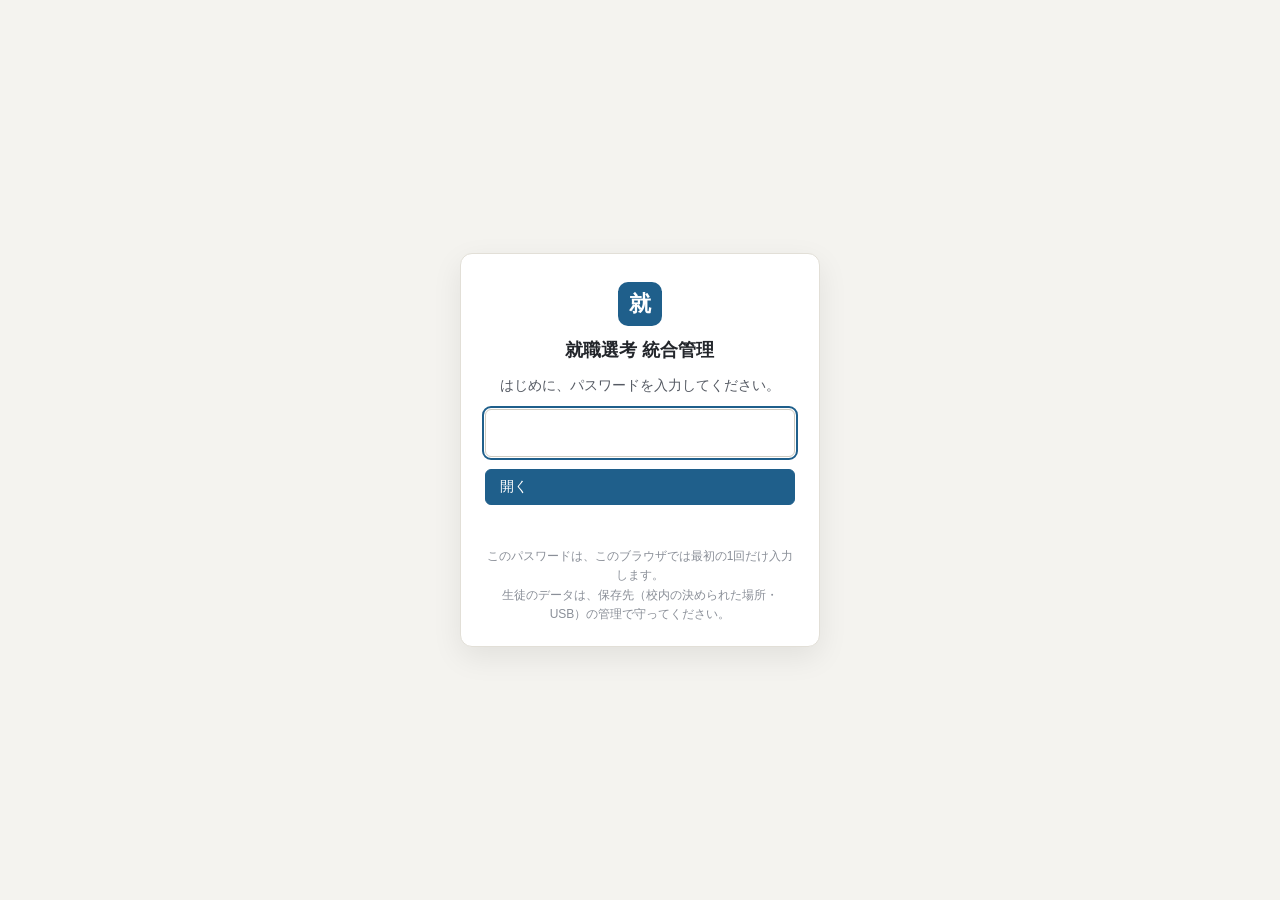
==== site/index.html @ 7f3b9b9d "就職選考統合管理（初回公開） 学校を特定できる情報を除いた状態で、履歴を作り直した。  Co-Authored-By: Claude Sonnet 5.5 <noreply@anthropic.com" ====
<!doctype html>
<html lang="ja">
<head>
<meta charset="utf-8">
<meta name="viewport" content="width=device-width, initial-scale=1">
<title>就職選考 統合管理</title>
<link rel="stylesheet" href="css/app.css">
</head>
<body>
<div class="app">
  <aside class="side no-print">
    <div class="brand">
      <span class="brand-mark">就</span>
      <div><div class="brand-name">就職選考 統合管理</div><div class="brand-year" id="yearLabel"></div></div>
    </div>
    <nav id="nav" aria-label="画面"></nav>
  </aside>

  <div class="main">
    <header class="top no-print">
      <div class="file-info">
        <span class="file-label">データファイル</span>
        <span class="file-name" id="fileName"></span>
        <span class="save-state" id="saveState"></span>
      </div>
      <div class="top-actions">
        <button class="btn btn-sm" id="btnOpen">開く</button>
        <button class="btn btn-sm btn-primary" id="btnSave" title="Ctrl+S">上書き保存</button>
        <button class="btn btn-sm" id="btnSaveAs">名前を付けて保存</button>
      </div>
    </header>
    <main id="view" class="view"></main>
  </div>
</div>

<div id="modalRoot" class="no-print"></div>
<div id="toast" class="toast-wrap no-print" aria-live="polite"></div>
<input type="file" id="fileInput" accept=".json,application/json" hidden>

<script src="lib/xlsx.full.min.js"></script>
<script src="js/core.js"></script>
<script src="js/ui.js"></script>
<script src="js/excel.js"></script>
<script src="js/watch.js"></script>
<script src="js/survey.js"></script>
<script src="js/history.js"></script>
<script src="js/outcomes.js"></script>
<script src="js/docs.js"></script>
<script src="js/yearend-docs.js"></script>
<script src="js/pages/planned.js"></script>
<script src="js/pages/dashboard.js"></script>
<script src="js/pages/survey.js"></script>
<script src="js/pages/jobs.js"></script>
<script src="js/pages/students.js"></script>
<script src="js/pages/ranking.js"></script>
<script src="js/pages/selection.js"></script>
<script src="js/pages/visits.js"></script>
<script src="js/pages/applications.js"></script>
<script src="js/pages/second.js"></script>
<script src="js/pages/reports.js"></script>
<script src="js/pages/outcomes.js"></script>
<script src="js/pages/yearend.js"></script>
<script src="js/pages/settings.js"></script>
<script src="js/pages/docset.js"></script>
<script src="js/pages/manual.js"></script>
<script src="js/auth.js"></script>
<script src="js/app.js"></script>
</body>
</html>
---- site/css/app.css ----
/* ============================================================
   就職選考 統合管理
   ============================================================ */
:root {
  --bg: #f4f3ef;
  --surface: #ffffff;
  --surface-2: #faf9f6;
  --line: #e2dfd7;
  --line-strong: #cfcbc0;
  --ink: #23262b;
  --ink-2: #555a63;
  --ink-3: #8a8f98;
  --accent: #1f5f8b;
  --accent-ink: #ffffff;
  --accent-soft: #e6eff6;
  --ok: #2e7d4f;
  --ok-soft: #e5f2ea;
  --warn: #9a6200;
  --warn-soft: #fbf1dc;
  --danger: #b3261e;
  --danger-soft: #fbe9e7;
  --side: #1d2a36;
  --side-ink: #c9d3dc;
  --side-ink-2: #7f8f9e;
  --radius: 8px;
  --font: "BIZ UDPGothic", "BIZ UDPゴシック", "Yu Gothic UI", "Meiryo UI", "Meiryo", sans-serif;
  --mono: "BIZ UDGothic", "Consolas", monospace;
}

* { box-sizing: border-box; }
html, body { height: 100%; }
body {
  margin: 0;
  background: var(--bg);
  color: var(--ink);
  font-family: var(--font);
  font-size: 15px;
  line-height: 1.6;
  -webkit-font-smoothing: antialiased;
}
h1, h2, h3 { margin: 0; line-height: 1.35; font-weight: 700; }
h1 { font-size: 22px; }
h2 { font-size: 17px; }
h3 { font-size: 14px; color: var(--ink-2); margin-bottom: 6px; }
a { color: var(--accent); }
button, input, select, textarea { font: inherit; color: inherit; }

/* ---------- レイアウト ---------- */
.app { display: flex; min-height: 100vh; }
.side {
  width: 220px; flex: none;
  background: var(--side); color: var(--side-ink);
  position: sticky; top: 0; height: 100vh; overflow-y: auto;
  padding: 18px 12px;
}
.brand { display: flex; gap: 10px; align-items: center; padding: 0 6px 18px; border-bottom: 1px solid #2c3b49; margin-bottom: 10px; }
.brand-mark {
  width: 34px; height: 34px; border-radius: 8px; display: grid; place-items: center;
  background: var(--accent); color: #fff; font-weight: 700; font-size: 17px;
}
.brand-name { font-weight: 700; color: #fff; font-size: 14px; }
.brand-year { font-size: 12px; color: var(--side-ink-2); }
.nav-group { font-size: 11px; color: var(--side-ink-2); padding: 14px 8px 4px; letter-spacing: .08em; }
#nav a {
  display: flex; align-items: center; gap: 8px;
  padding: 7px 8px; border-radius: 6px;
  color: var(--side-ink); text-decoration: none; font-size: 14px;
}
#nav a:hover { background: #26374a; color: #fff; }
#nav a.active { background: #2f4a63; color: #fff; }
#nav a.soon { color: var(--side-ink-2); }
.nav-no {
  width: 20px; height: 20px; flex: none; border-radius: 50%;
  display: grid; place-items: center; font-size: 11px;
  border: 1px solid #3a4d60; color: var(--side-ink-2);
}
#nav a.active .nav-no { border-color: #fff; color: #fff; }
.nav-soon { margin-left: auto; font-size: 10px; color: var(--side-ink-2); border: 1px solid #3a4d60; border-radius: 4px; padding: 0 4px; }

.main { flex: 1; min-width: 0; display: flex; flex-direction: column; }
.top {
  position: sticky; top: 0; z-index: 5;
  display: flex; align-items: center; justify-content: space-between; gap: 12px; flex-wrap: wrap;
  padding: 10px 28px; background: rgba(244, 243, 239, .92); backdrop-filter: blur(6px);
  border-bottom: 1px solid var(--line);
}
.file-info { display: flex; align-items: center; gap: 10px; min-width: 0; flex-wrap: wrap; }
.file-label { font-size: 12px; color: var(--ink-3); }
.file-name { font-weight: 700; overflow: hidden; text-overflow: ellipsis; white-space: nowrap; max-width: 40vw; }
.save-state { font-size: 12px; padding: 1px 8px; border-radius: 99px; }
.save-state.is-dirty { background: var(--warn-soft); color: var(--warn); }
.save-state.is-clean { background: var(--ok-soft); color: var(--ok); }
.top-actions { display: flex; gap: 6px; }
.view { padding: 24px 28px 64px; max-width: 1280px; width: 100%; }

/* ---------- ページ見出し ---------- */
.page-head { display: flex; justify-content: space-between; align-items: flex-end; gap: 16px; margin-bottom: 18px; flex-wrap: wrap; }
.lead { margin: 4px 0 0; color: var(--ink-2); font-size: 14px; }
.head-actions { display: flex; gap: 8px; flex-wrap: wrap; }
.sub { color: var(--ink-3); font-size: 12.5px; }
.help { display: block; color: var(--ink-3); font-size: 12px; margin-top: 3px; }
.count { color: var(--ink-3); font-size: 13px; margin: 0 0 6px; }

/* ---------- ボタン ---------- */
.btn {
  display: inline-flex; align-items: center; gap: 6px;
  padding: 7px 14px; border-radius: 6px; cursor: pointer;
  border: 1px solid var(--line-strong); background: var(--surface);
  font-size: 14px; line-height: 1.4; white-space: nowrap;
}
.btn:hover { border-color: var(--ink-3); }
.btn:focus-visible, input:focus-visible, select:focus-visible, textarea:focus-visible, a:focus-visible {
  outline: 2px solid var(--accent); outline-offset: 1px;
}
.btn-sm { padding: 4px 10px; font-size: 13px; }
.btn-primary { background: var(--accent); color: var(--accent-ink); border-color: var(--accent); }
.btn-primary:hover { background: #184d72; border-color: #184d72; }
.btn-danger { background: var(--danger); color: #fff; border-color: var(--danger); }
.btn-danger-ghost { color: var(--danger); border-color: transparent; background: transparent; }
.btn-danger-ghost:hover { background: var(--danger-soft); border-color: transparent; }
.btn-ghost { background: transparent; border-color: transparent; color: var(--accent); }
.btn-ghost:hover { background: var(--accent-soft); border-color: transparent; }
.btn-row { display: flex; gap: 8px; flex-wrap: wrap; }
.icon-btn {
  width: 28px; height: 28px; border-radius: 6px; border: 0; background: transparent; cursor: pointer;
  color: var(--ink-3); font-size: 18px; line-height: 1;
}
.icon-btn:hover { background: var(--danger-soft); color: var(--danger); }

/* ---------- カード・通知 ---------- */
.card { background: var(--surface); border: 1px solid var(--line); border-radius: var(--radius); padding: 18px 20px; margin-bottom: 16px; }
.card > h2 { margin-bottom: 8px; }
.card-head { display: flex; justify-content: space-between; align-items: center; gap: 12px; margin-bottom: 8px; }
.card-quiet { background: var(--surface-2); }
.notice { border-radius: var(--radius); padding: 10px 14px; margin-bottom: 14px; font-size: 14px; border: 1px solid; }
.notice-warn { background: var(--warn-soft); border-color: #eed9ae; color: #5c3d00; }
.notice-info { background: var(--accent-soft); border-color: #c9dbe9; color: #173f5c; }
ul.plain { margin: 0; padding-left: 1.2em; color: var(--ink-2); font-size: 14px; }

.empty { text-align: center; padding: 48px 20px; background: var(--surface); border: 1px dashed var(--line-strong); border-radius: var(--radius); color: var(--ink-2); }
.empty-title { font-weight: 700; color: var(--ink); font-size: 16px; margin: 0 0 6px; }
.empty p { margin: 0 auto; max-width: 560px; }

/* ---------- 数値カード ---------- */
.stats { display: grid; grid-template-columns: repeat(auto-fit, minmax(170px, 1fr)); gap: 12px; margin-bottom: 16px; }
.stat {
  background: var(--surface); border: 1px solid var(--line); border-radius: var(--radius);
  padding: 12px 16px; text-decoration: none; color: inherit; display: grid; grid-template-columns: auto 1fr; align-items: baseline; column-gap: 6px;
}
.stat:hover { border-color: var(--accent); }
.stat-label { grid-column: 1 / -1; font-size: 12.5px; color: var(--ink-3); }
.stat-val { font-size: 28px; font-weight: 700; font-variant-numeric: tabular-nums; }
.stat-unit { font-size: 13px; color: var(--ink-3); }

/* ---------- 年間タスク ---------- */
.progress { height: 6px; background: var(--line); border-radius: 99px; overflow: hidden; margin-bottom: 10px; }
.progress span { display: block; height: 100%; background: var(--ok); }
.tasks { list-style: none; margin: 0; padding: 0; }
.tasks li {
  display: grid; grid-template-columns: 28px 92px 1fr auto; align-items: center; gap: 8px;
  padding: 7px 4px; border-bottom: 1px solid var(--line);
}
.tasks li:last-child { border-bottom: 0; }
.tasks li.is-done .task-title { color: var(--ink-3); text-decoration: line-through; }
.task-check input { width: 17px; height: 17px; cursor: pointer; }
.task-when { font-size: 12.5px; color: var(--accent); font-weight: 700; }
.task-link { font-size: 13px; text-decoration: none; white-space: nowrap; }

/* ---------- ツールバー・表 ---------- */
.toolbar { display: flex; gap: 8px; flex-wrap: wrap; margin-bottom: 10px; }
.toolbar .grow { flex: 1; min-width: 240px; }
input, select, textarea {
  border: 1px solid var(--line-strong); border-radius: 6px; background: var(--surface);
  padding: 6px 9px; font-size: 14px; min-width: 0;
}
input[readonly] { background: var(--surface-2); color: var(--ink-2); }
textarea { resize: vertical; width: 100%; }

.table-wrap { overflow-x: auto; background: var(--surface); border: 1px solid var(--line); border-radius: var(--radius); }
.tbl { border-collapse: collapse; width: 100%; font-size: 14px; }
.tbl th, .tbl td { padding: 7px 10px; border-bottom: 1px solid var(--line); text-align: left; vertical-align: middle; }
.tbl th { background: var(--surface-2); font-size: 12.5px; color: var(--ink-2); font-weight: 700; white-space: nowrap; position: sticky; top: 0; }
.tbl tbody tr:last-child td { border-bottom: 0; }
.tbl .num { text-align: right; font-variant-numeric: tabular-nums; }
.tbl .mono { font-family: var(--mono); }
.tbl-click tbody tr { cursor: pointer; }
.tbl-click tbody tr:hover { background: var(--accent-soft); }
th.sortable { cursor: pointer; user-select: none; }
th.sortable:hover { color: var(--ink); }
th.sorted-asc::after { content: " ▲"; font-size: 10px; }
th.sorted-desc::after { content: " ▼"; font-size: 10px; }
.tbl-edit td { padding: 4px 6px; }
.tbl-edit input { width: 100%; }
.tbl-compact { font-size: 13px; }
.w-num { width: 80px !important; text-align: right; }
.w-s { width: 90px !important; }
.w-xs { width: 60px !important; }

.tag { display: inline-block; font-size: 11.5px; padding: 0 6px; border-radius: 4px; background: var(--line); color: var(--ink-2); white-space: nowrap; }
.tag-accent { background: var(--accent-soft); color: var(--accent); }
.tag-warn { background: var(--warn-soft); color: var(--warn); }
.tag-info { background: #eef0fa; color: #3b4a9c; }
.tag-plain { background: var(--surface-2); border: 1px solid var(--line); }

/* ---------- フォーム ---------- */
.grid { display: grid; grid-template-columns: repeat(auto-fill, minmax(220px, 1fr)); gap: 12px 16px; }
.field { display: flex; flex-direction: column; min-width: 0; }
.field.wide { grid-column: span 2; }
.field input, .field select { width: 100%; }
.label { font-size: 12.5px; color: var(--ink-2); margin-bottom: 3px; font-weight: 700; }
.req { font-size: 10.5px; color: var(--danger); border: 1px solid currentColor; border-radius: 3px; padding: 0 3px; margin-left: 4px; font-weight: 400; }
.check { display: flex; align-items: center; gap: 6px; font-weight: 400; }
.fs { border: 0; border-top: 1px solid var(--line); margin: 0; padding: 14px 0 16px; }
.fs:first-child { border-top: 0; padding-top: 0; }
.fs legend { font-weight: 700; font-size: 14px; padding: 0 8px 0 0; color: var(--ink); }
.fs-note { margin: 0 0 8px; font-size: 12.5px; color: var(--ink-3); }
.derived {
  min-height: 34px; padding: 6px 9px; border-radius: 6px; background: var(--surface-2);
  border: 1px dashed var(--line-strong); font-size: 13.5px; line-height: 1.45;
}

.rule-grid { display: grid; grid-template-columns: repeat(auto-fit, minmax(240px, 1fr)); gap: 18px; }
.greet-grid { display: grid; grid-template-columns: repeat(auto-fill, minmax(150px, 1fr)); gap: 8px; }
.greet-grid label { display: flex; align-items: center; gap: 6px; font-size: 13px; color: var(--ink-2); }
.greet-grid span { width: 32px; flex: none; text-align: right; }
.greet-grid input { width: 100%; }

/* ---------- モーダル ---------- */
.modal-backdrop {
  position: fixed; inset: 0; z-index: 50; background: rgba(20, 26, 33, .45);
  display: flex; align-items: flex-start; justify-content: center; padding: 4vh 16px; overflow-y: auto;
}
.modal {
  background: var(--surface); border-radius: 10px; width: 100%; max-width: 480px;
  box-shadow: 0 20px 50px rgba(0, 0, 0, .25); display: flex; flex-direction: column; max-height: 92vh;
}
.modal-wide { max-width: 880px; }
.modal-xl { max-width: 1120px; }

/* 入力欄をまとまりごとに囲んで、2列に並べる（生徒の編集など） */
.fs-cols { display: grid; grid-template-columns: repeat(2, minmax(0, 1fr)); gap: 14px; align-items: start; }
.fs-cols .fs { border: 1px solid var(--line); border-radius: 8px; background: var(--surface-2); padding: 10px 14px 14px; margin: 0; min-width: 0; }
.fs-cols .fs:first-child { padding-top: 10px; }
.fs-cols .fs legend { font-size: 13.5px; background: var(--accent-soft); color: var(--accent); border-radius: 4px; padding: 2px 10px; margin-left: -2px; }
.fs-cols .fs-full { grid-column: 1 / -1; }
.fs-cols .field input, .fs-cols .field select, .fs-cols .field textarea { background: var(--surface); }
.grid.cols .field.wide { grid-column: 1 / -1; }
.fs-cap { align-self: end; padding-bottom: 7px; font-size: 13px; font-weight: 700; color: var(--ink-2); }
.pt-sum { display: flex; flex-wrap: wrap; align-items: stretch; gap: 6px; }
.pt-op { align-self: center; color: var(--ink-3); font-weight: 700; }
.pt { display: flex; flex-direction: column; background: var(--surface); border: 1px solid var(--line); border-radius: 6px; padding: 5px 10px; min-width: 92px; flex: 1 1 110px; }
.pt span { font-size: 12px; color: var(--ink-3); }
.pt b { font-size: 20px; line-height: 1.2; }
.pt small { font-size: 11px; color: var(--ink-3); line-height: 1.4; }
.pt-final { background: var(--accent-soft); border-color: var(--accent); }
.pt-final b { color: var(--accent); }
.fs-cols .derived { border: 0; background: transparent; padding: 0; min-height: 0; }
.modal-head { display: flex; justify-content: space-between; align-items: center; padding: 14px 20px; border-bottom: 1px solid var(--line); }
.modal-head .icon-btn:hover { background: var(--line); color: var(--ink); }
.modal-body { padding: 16px 20px; overflow-y: auto; }
.modal-foot { display: flex; justify-content: flex-end; gap: 8px; padding: 12px 20px; border-top: 1px solid var(--line); background: var(--surface-2); border-radius: 0 0 10px 10px; flex-wrap: wrap; }
.modal-foot .btn-danger-ghost { margin-right: auto; }
.confirm-msg { margin: 0; }

/* ---------- 通知 ---------- */
.toast-wrap { position: fixed; right: 20px; bottom: 20px; z-index: 60; display: flex; flex-direction: column; gap: 8px; align-items: flex-end; }
.toast {
  background: var(--ink); color: #fff; padding: 9px 16px; border-radius: 8px; font-size: 14px;
  box-shadow: 0 6px 20px rgba(0, 0, 0, .2); transition: opacity .4s, transform .4s; max-width: 420px;
}
.toast-warn { background: #7a4d00; }
.toast-error { background: var(--danger); }
.toast.out { opacity: 0; transform: translateY(6px); }

/* ---------- 狭い画面 ---------- */
@media (max-width: 860px) {
  .fs-cols { grid-template-columns: 1fr; }
  .app { flex-direction: column; }
  .side { width: auto; height: auto; position: static; }
  #nav { display: flex; flex-wrap: wrap; gap: 4px; }
  .nav-group { display: none; }
  .view, .top { padding-left: 16px; padding-right: 16px; }
  .field.wide { grid-column: auto; }
  .tasks li { grid-template-columns: 28px 1fr; }
  .task-when, .task-link { grid-column: 2; }
}

/* ---------- 印刷 ---------- */
@media print {
  body { background: #fff; font-size: 11pt; }
  .no-print, .side, .top { display: none !important; }
  .view { padding: 0; max-width: none; }
  .card { border: 0; padding: 0; }
}

/* ---------- 印刷用ビュー ---------- */
#printRoot { display: none; }
@media print {
  body.printing .app, body.printing #modalRoot, body.printing #toast { display: none !important; }
  body.printing #printRoot { display: block; }
}
#printRoot { font-family: var(--font); color: #000; font-size: 10pt; line-height: 1.45; }
.p-page { page-break-after: always; break-after: page; }
.p-page:last-child { page-break-after: auto; break-after: auto; }
.p-title { font-size: 14pt; font-weight: 700; margin: 0 0 2mm; }
.p-meta { font-size: 9pt; margin: 0 0 3mm; display: flex; justify-content: space-between; gap: 8mm; }
.p-table { border-collapse: collapse; width: 100%; font-size: 9pt; }
.p-table th, .p-table td { border: 0.6pt solid #444; padding: 1.2mm 1.5mm; vertical-align: middle; }
.p-table th { background: #eee; font-weight: 700; white-space: nowrap; }
.p-table thead { display: table-header-group; }
.p-table tr { page-break-inside: avoid; break-inside: avoid; }
.p-table .num { text-align: right; font-variant-numeric: tabular-nums; }
.p-table .c { text-align: center; }
.p-table .sm { font-size: 7.5pt; }
.p-shade { background: #e8e8e8; }
.p-note { font-size: 8.5pt; margin-top: 2mm; }

/* ---------- ステップ2〜 共通部品 ---------- */
.seg { display: inline-flex; border: 1px solid var(--line-strong); border-radius: 6px; overflow: hidden; background: var(--surface); }
.seg button { border: 0; background: transparent; padding: 6px 12px; cursor: pointer; font-size: 13.5px; border-right: 1px solid var(--line); }
.seg button:last-child { border-right: 0; }
.seg button.on { background: var(--accent); color: #fff; }
.tabs { display: flex; gap: 2px; border-bottom: 1px solid var(--line-strong); margin-bottom: 14px; flex-wrap: wrap; }
.tabs button { border: 0; background: transparent; padding: 8px 14px; cursor: pointer; font-size: 14px; color: var(--ink-2); border-bottom: 3px solid transparent; margin-bottom: -1px; }
.tabs button.on { color: var(--accent); border-bottom-color: var(--accent); font-weight: 700; }
.stats-sm .stat-val { font-size: 22px; }
.section-title { margin: 24px 0 4px; }
.steps { margin: 0; padding-left: 1.4em; font-size: 14px; }
.steps li { margin-bottom: 4px; }
.rule-box summary { cursor: pointer; }
.rule-box ul { margin-top: 8px; }
.pre { white-space: pre-wrap; font-family: var(--font); font-size: 13.5px; margin: 0; }
.w-full { width: 100%; }
.nowrap { white-space: nowrap; }
.tbl .c, .tbl td.c { text-align: center; }
.tbl .sm, .tbl td.sm { font-size: 12.5px; }
.tag-danger { background: var(--danger-soft); color: var(--danger); }
.row-over td { background: var(--danger-soft); }
.link-btn { border: 0; background: none; color: var(--accent); cursor: pointer; padding: 0; font-size: 12px; text-decoration: underline; }
.imp-preview { margin-top: 12px; }

/* 選考会議の表 */
.tbl-sel td, .tbl-sel th { vertical-align: top; }
.tbl-sel td.slot { min-width: 150px; padding: 5px 6px; }
.slot-in { display: flex; align-items: center; gap: 2px; }
.slot-no { width: 64px; font-family: var(--mono); padding: 4px 6px; }
.slot-pick { width: 24px; height: 26px; font-size: 14px; }
.slot-pick:hover { background: var(--accent-soft); color: var(--accent); }
.slot-conf { display: inline-flex; padding: 2px 4px; cursor: pointer; }
.slot-conf input { width: 16px; height: 16px; cursor: pointer; accent-color: var(--ok); }
.slot-name { font-size: 12px; line-height: 1.35; margin-top: 3px; }
.slot-co { display: block; }
.slot-job { display: block; color: var(--ink-3); }
.slot-cnt { display: block; color: var(--ink-3); font-size: 11px; }
td.slot.is-conf { background: var(--ok-soft); box-shadow: inset 3px 0 0 var(--ok); }
td.slot.is-over { background: var(--danger-soft); box-shadow: inset 3px 0 0 var(--danger); }

/* 求人の選択リスト */
.pick-list { max-height: 50vh; overflow-y: auto; margin: 8px 0; border: 1px solid var(--line); border-radius: 6px; }
.pick-item { display: grid; grid-template-columns: 56px minmax(0, 1fr) auto; gap: 12px; align-items: center; width: 100%; text-align: left;
  border: 0; border-bottom: 1px solid var(--line); background: var(--surface); padding: 7px 10px; cursor: pointer; font-size: 14px; }
.pk-main { display: flex; flex-direction: column; min-width: 0; line-height: 1.4; }
.pk-main b { font-weight: 700; overflow-wrap: anywhere; }
.pk-main small { font-size: 12.5px; color: var(--ink-3); overflow-wrap: anywhere; }
.pick-item:hover { background: var(--accent-soft); }
.pick-item.on { background: var(--accent-soft); box-shadow: inset 3px 0 0 var(--accent); }

/* 応募・受験の表 */
.tbl-apps td { white-space: nowrap; }
.tbl-apps .w-date { width: 140px !important; }
.tbl-apps .w-time { width: 70px !important; }
.tbl-apps .w-memo { width: 140px !important; }
.tbl-apps input[type=checkbox] { width: 16px; height: 16px; }
.tbl-apps tr.res-内定 td { background: var(--ok-soft); }
.tbl-apps tr.res-不採用 td, .tbl-apps tr.res-辞退 td { background: var(--surface-2); color: var(--ink-2); }

/* 様式13（画面・印刷共通） */
.f13-wrap { overflow-x: auto; }
.f13 th.l { text-align: left; font-weight: 400; background: #fff; white-space: normal; }
.f13 td { min-width: 30px; }
.p-sel td { vertical-align: top; }
.p-conf { font-weight: 700; }

/* ---------- 職場見学・帳票 ---------- */
.inline { display: inline-flex; align-items: center; gap: 6px; font-size: 13.5px; color: var(--ink-2); }
.grid-labels { grid-template-columns: repeat(auto-fill, minmax(96px, 1fr)); margin-bottom: 12px; }
.visit-card .vc-title { font-size: 15px; color: var(--ink); margin: 0; }
.visit-card .bulk { display: flex; gap: 6px; align-items: center; flex-wrap: wrap; margin: 4px 0 8px; padding: 6px 8px; background: var(--surface-2); border-radius: 6px; }
.w-memo2 { width: 100% !important; min-width: 180px; }
.send-tools { margin-top: 10px; align-items: center; }
.manual h3 { margin: 16px 0 4px; color: var(--ink); font-size: 15px; }
.manual code { background: var(--surface-2); border: 1px solid var(--line); border-radius: 4px; padding: 0 4px; font-family: var(--mono); font-size: 13px; }

/* 印刷帳票：文書（依頼文・送付状・確認書） */
.doc { font-family: "BIZ UDPMincho", "MS PMincho", "Yu Mincho", serif; font-size: 11pt; line-height: 1.9; color: #000; }
.doc-date { text-align: right; margin: 0 0 6mm; }
.doc-to { font-size: 12pt; margin: 0 0 5mm; }
.doc-from { margin-left: 92mm; margin-bottom: 8mm; line-height: 1.6; }
.doc-small { font-size: 9pt; }
.doc-h { font-size: 16pt; text-align: center; letter-spacing: .3em; margin: 8mm 0 6mm; font-weight: 700; }
.doc-h2 { margin: 8mm 0 1mm; font-weight: 700; }
.doc-p { margin: 0 0 3mm; text-align: justify; }
.doc-indent { margin-left: 8mm; }
.doc-bullet { margin-left: 14mm; text-indent: -5mm; padding-left: 5mm; }
.doc-r { text-align: right; margin: 0 0 4mm; }
.doc-c { text-align: center; margin: 4mm 0; }
.doc-tbl { border-collapse: collapse; width: 100%; margin: 4mm 0; }
.doc-tbl th, .doc-tbl td { border: 0.7pt solid #000; padding: 1.5mm 2.5mm; text-align: left; font-weight: 400; line-height: 1.6; }
.doc-tbl thead th { text-align: center; }
.doc-sign { margin-top: 8mm; }
.doc-contact { margin: 10mm 0 0 96mm; line-height: 1.6; font-size: 10.5pt; }

/* 宛名ラベル */
.lb-sheet { display: grid; width: 210mm; height: 296mm; box-sizing: border-box; overflow: hidden; align-content: start; page-break-after: always; break-after: page; }
.lb-sheet:last-child { page-break-after: auto; break-after: auto; }
.lb { box-sizing: border-box; padding: 4mm 5mm 3mm; overflow: hidden; font-family: var(--font); color: #000; line-height: 1.4; }
.lb-zip { font-size: 11pt; }
.lb-addr { font-size: 10.5pt; margin-bottom: 2.5mm; }
.lb-co { font-size: 13pt; font-weight: 700; }
.lb-to { font-size: 11pt; margin-top: 1mm; }

/* 座席表・出欠票 */
.seat-front { text-align: center; border: 0.8pt solid #000; padding: 1mm; margin-bottom: 3mm; font-weight: 700; }
.seat-tbl { border-collapse: separate; border-spacing: 0; width: 100%; table-layout: fixed; }
.seat-tbl td.seat { border: 0.6pt solid #000; height: 15mm; text-align: center; vertical-align: middle; padding: 0; margin: 0; }
.seat-tbl td.seat-gap { width: 6mm; border: 0; }
.seat-no { font-size: 9pt; }
.seat-nm { font-size: 10pt; font-weight: 700; }
.manual-print .card { border: 0; }

/* 取り込み様式の一覧 */
.tpl-list { display: grid; gap: 8px; margin-top: 8px; }
.tpl-item { display: flex; justify-content: space-between; align-items: center; gap: 12px; padding: 10px 12px; border: 1px solid var(--line); border-radius: 8px; background: var(--surface-2); }

/* 印刷：網掛け・見出しの色を、ブラウザの「背景のグラフィック」設定に関係なく印刷する */
#printRoot, #printRoot * { -webkit-print-color-adjust: exact; print-color-adjust: exact; }

/* 取り込みフォルダの帯 */
.watchbar { display: flex; justify-content: space-between; align-items: center; gap: 12px; flex-wrap: wrap; background: var(--surface); border: 1px solid var(--line); color: var(--ink); }
.watchbar.notice-info { background: var(--accent-soft); border-color: #c9dbe9; color: #173f5c; }
.watchbar .tag { margin-left: 4px; }

/* 起動時のパスワード画面 */
#authGate { position: fixed; inset: 0; z-index: 100; background: var(--bg); display: grid; place-items: center; padding: 16px; }
.auth-box { width: 100%; max-width: 360px; background: var(--surface); border: 1px solid var(--line); border-radius: 12px; padding: 28px 24px 22px; text-align: center; display: grid; gap: 12px; box-shadow: 0 10px 30px rgba(0, 0, 0, .08); }
.auth-mark { width: 44px; height: 44px; margin: 0 auto; border-radius: 10px; display: grid; place-items: center; background: var(--accent); color: #fff; font-weight: 700; font-size: 22px; }
.auth-box h1 { font-size: 18px; }
.auth-lead { margin: 0; color: var(--ink-2); font-size: 14px; }
.auth-box input { width: 100%; text-align: center; font-size: 18px; padding: 9px; letter-spacing: .15em; }
.auth-err { margin: 0; min-height: 1.4em; color: var(--danger); font-size: 13px; }
.auth-note { margin: 0; color: var(--ink-3); font-size: 12px; line-height: 1.6; }

/* 選考会議：上位で確定済みの求人は、灰色＋取り消し線。誰が希望しているかを併記 */
td.slot.is-taken { background: repeating-linear-gradient(135deg, #f2f0ea 0 6px, #e7e4db 6px 12px); }
td.slot.is-taken .slot-co, td.slot.is-taken .slot-job { text-decoration: line-through; color: var(--ink-3); }
td.slot.is-taken.is-over, td.slot.is-over { background: var(--danger-soft); }
.slot-who { font-size: 11.5px; margin-top: 3px; line-height: 1.5; }
.slot-who .who { display: inline-block; margin-right: 6px; white-space: nowrap; color: var(--ink-2); }
.slot-who .who-conf { font-weight: 700; color: var(--ink); }
.slot-who .who-lab { color: var(--ink-3); margin-right: 4px; }
.slot-who .who-taken { display: block; color: var(--danger); }
.slot-who .who-tie { display: block; color: var(--warn); }
.tbl-sel td.slot { min-width: 190px; }
button.slot-cnt { font-size: 11px; color: var(--ink-3); text-decoration: none; display: block; margin-top: 2px; }
button.slot-cnt:hover { color: var(--accent); text-decoration: underline; }

/* 報告・統計：0は記載しない */
.tabs-opt { margin-left: auto; align-self: center; font-size: 13px; color: var(--ink-2); padding-right: 4px; }

/* 帳票の設定 */
.ds-grid { display: grid; grid-template-columns: minmax(380px, 1fr) minmax(360px, 1fr); gap: 16px; align-items: start; }
@media (max-width: 1100px) { .ds-grid { grid-template-columns: 1fr; } }
.ds-sticky { position: sticky; top: 64px; }
.ds-pv-head { display: flex; gap: 8px; align-items: baseline; margin-bottom: 6px; }
.ds-paper-wrap { background: #dcd9d0; border: 1px solid var(--line-strong); border-radius: 8px; padding: 10px; overflow: auto; max-height: calc(100vh - 150px); }
.ds-paper { background: #fff; color: #000; box-shadow: 0 2px 10px rgba(0, 0, 0, .18); box-sizing: border-box; min-height: 297mm; margin: 0 auto; }
.ds-paper .p-page { page-break-after: auto; break-after: auto; }
.lb-demo { border: 1px dashed #999; background: #fff; overflow: hidden; }
.ds-row { display: flex; flex-wrap: wrap; gap: 8px 12px; align-items: flex-end; margin: 6px 0; }
.ds-f { display: flex; flex-direction: column; gap: 2px; font-size: 12px; color: var(--ink-2); min-width: 0; }
.ds-f.grow { flex: 1; }
.ds-f textarea { width: 100%; }
.ds-num { display: inline-flex; align-items: center; gap: 8px; }
.ds-num input[type=range] { width: 120px; min-width: 0; accent-color: var(--accent, #2563eb); }
.ds-ck { flex-direction: row; align-items: center; gap: 5px; padding-bottom: 6px; }
.ds-cap { font-size: 12px; color: var(--ink-3); align-self: center; margin-right: 4px; }
.ds-blocks { display: grid; gap: 8px; margin-bottom: 10px; }
.ds-blk { background: var(--surface); border: 1px solid var(--line); border-radius: 8px; }
.ds-blk > summary { display: flex; align-items: center; gap: 8px; padding: 7px 10px; cursor: pointer; list-style: none; }
.ds-blk > summary::-webkit-details-marker { display: none; }
.ds-n { width: 22px; height: 22px; border-radius: 50%; background: var(--accent-soft); color: var(--accent); display: grid; place-items: center; font-size: 12px; flex: none; }
.ds-t { flex: 1; min-width: 0; overflow: hidden; text-overflow: ellipsis; white-space: nowrap; font-size: 13.5px; }
.ds-btns { display: flex; gap: 0; flex: none; }
.ds-btns .icon-btn { width: 26px; height: 26px; font-size: 15px; }
.ds-body { padding: 4px 12px 12px; border-top: 1px solid var(--line); }
.ds-body textarea { width: 100%; margin-top: 6px; }
.ds-formrow { display: flex; gap: 8px; align-items: flex-end; margin: 6px 0; }
.ds-add { display: flex; flex-wrap: wrap; gap: 6px; align-items: center; margin-bottom: 20px; }
.ds-ph code { background: var(--surface-2); border: 1px solid var(--line); border-radius: 4px; padding: 0 4px; }
.chips { display: flex; flex-wrap: wrap; gap: 4px; }
.chip { border: 1px solid var(--line-strong); background: var(--surface-2); border-radius: 99px; padding: 1px 9px; font-size: 12.5px; cursor: pointer; }
.chip:hover { border-color: var(--accent); color: var(--accent); }

/* ---------- 進路希望調査（画面と印刷で同じ見た目） ---------- */
.sv-doc { color: #111; font-family: var(--font); }
.sv-title { font-size: 16pt; margin: 0 0 1mm; line-height: 1.3; }
.sv-sub { margin: 0 0 4mm; font-size: 10pt; color: #333; }
.sv-cls { margin-left: 8px; font-size: 13pt; border: 1.5pt solid #111; padding: 0 3mm; border-radius: 2mm; }
.sv-sec { break-inside: avoid; page-break-inside: avoid; margin: 0 0 6mm; }
.sv-h { font-size: 12pt; margin: 0 0 1.5mm; display: flex; align-items: baseline; gap: 2mm; border-left: 3mm solid #1f5f8b; padding-left: 2.5mm; color: #111; }
.sv-h small { font-weight: 400; font-size: 9.5pt; color: #444; }
.sv-no { color: #1f5f8b; }
.sv-cnt { margin-left: auto; font-size: 10.5pt; font-weight: 400; }
.sv-tbl { width: 100%; border-collapse: collapse; font-size: 10.5pt; font-variant-numeric: tabular-nums; }
.sv-tbl th, .sv-tbl td { border: 0.5pt solid #888; padding: 0.9mm 1mm; text-align: center; vertical-align: middle; }
.sv-tbl thead th { background: #e8edf2; font-weight: 700; color: #111; position: static; }
.sv-tbl .sv-lab { text-align: left; width: 38mm; padding-left: 2mm; white-space: nowrap; }
.sv-tbl th.sv-grp { border-bottom: 0.5pt solid #888; }
.sv-tbl .first { border-left: 1.2pt solid #222; }
.sv-tbl .sv-all { background: #eef3f8; }
.sv-tbl thead .sv-all { background: #d8e3ee; }
.sv-tbl .sv-sum { font-weight: 700; }
.sv-tbl .sv-pct { width: 14mm; color: #555; }
.sv-tbl tbody tr:nth-child(even) td:not(.sv-all) { background: #f6f5f1; }
.sv-tbl tr.sv-total td { font-weight: 700; border-top: 1.4pt solid #222; background: #e6e3da; }
.sv-tbl tr.sv-total td.sv-all { background: #d8e3ee; }
.sv-tbl thead { display: table-header-group; }
.sv-tbl tr { break-inside: avoid; page-break-inside: avoid; }
.sv-list { font-size: 9.5pt; }
.sv-list th { padding: 1mm; }
.sv-list td { padding: 1mm 1.5mm; }
.sv-list td.nm { text-align: left; white-space: nowrap; }
.sv-list td.w { text-align: left; }
.sv-list td.num, .sv-list td.c { white-space: nowrap; }
.sv-list td.b { font-weight: 700; }
.sv-list tr.sv-c-job td.b { color: #1f5f8b; }
.sv-list tr.sv-c-edu td.b { color: #2e7d4f; }
.sv-list tr.sv-un td { color: #b3261e; }
.sv-listpage { page-break-after: always; break-after: page; }
.sv-listpage:last-child { page-break-after: auto; break-after: auto; }
.sv-screen { padding: 14px 16px; }
.sv-scroll { overflow-x: auto; }
.sv-scroll .sv-tbl { min-width: 760px; }
.sv-scroll .sv-listpage { page-break-after: auto; margin-bottom: 18px; }
.sv-clickable tbody tr { cursor: pointer; }
.sv-clickable tbody tr:hover td { background: var(--accent-soft) !important; }
.sv-bar { align-items: center; }
.sv-bar .grow { flex: 1; }

/* ---------- 年度末の資料 ---------- */
.ye-doc { color: #111; font-family: var(--font); }
.ye-title { font-size: 15pt; margin: 0 0 1mm; text-align: center; }
.ye-sub { margin: 0 0 3mm; text-align: center; font-size: 9pt; color: #333; }
.ye-cols { column-count: 2; column-gap: 8mm; column-fill: balance; }
.ye-sec { margin: 0 0 4mm; break-inside: auto; }
.ye-sec h3 { break-after: avoid; page-break-after: avoid; margin: 0; padding: 0.8mm 2mm; font-size: 10pt; background: #e8edf2; border: 0.5pt solid #777; border-bottom: 0; }
.ye-sec h3.sub { background: #f1efe9; }
.ye-sec-open { margin-bottom: 1mm; }
.ye-h1 { font-size: 11.5pt; margin: 4mm 0 1mm; border-left: 3mm solid #1f5f8b; padding-left: 2mm; break-after: avoid; }
.ye-tbl { width: 100%; border-collapse: collapse; font-size: 8.5pt; font-variant-numeric: tabular-nums; }
.ye-tbl th, .ye-tbl td { border: 0.5pt solid #777; padding: 0.3mm 1.2mm; vertical-align: middle; }
.ye-tbl thead th { background: #f4f3ef; font-weight: 700; position: static; }
.ye-tbl .nm { text-align: left; white-space: nowrap; }
.ye-tbl .n { text-align: center; width: 6.5mm; padding: 0.3mm 0.4mm; }
.ye-tbl .cur { background: #fff4d6; }
.ye-tbl tr { break-inside: avoid; page-break-inside: avoid; }
.ye-tbl tr.ye-sum td { font-weight: 700; background: #eef3f8; border-top: 1pt solid #222; }
.ye-note { font-size: 8pt; color: #333; margin: 2mm 0 0; }
.ye-mt td.tx { font-size: 8pt; white-space: pre-line; }
.ye-mt td.b { font-weight: 700; }
.ye-master .ye-mt { font-size: 8.5pt; }
.ye-screen { padding: 14px 16px; }
.mt-doc { color: #111; font-family: "BIZ UDPMincho", "MS PMincho", "Yu Mincho", serif; font-size: 10.5pt; line-height: 1.6; }
.mt-title { font-size: 17pt; text-align: center; margin: 2mm 0; letter-spacing: .1em; }
.mt-r { text-align: right; margin: 0 0 1mm; }
.mt-h { font-size: 11.5pt; margin: 6mm 0 1.5mm; break-after: avoid; page-break-after: avoid; }
.mt-h4 { font-size: 10.5pt; margin: 3mm 0 1mm; break-after: avoid; }
.mt-cap { margin: 2mm 0 0.5mm; font-size: 9.5pt; }
.mt-small { margin: 0 0 1mm; font-size: 9pt; }
.mt-tbl { width: 100%; border-collapse: collapse; font-size: 9.5pt; margin-bottom: 1mm; }
.mt-tbl th, .mt-tbl td { border: 0.6pt solid #222; padding: 0.7mm 1mm; text-align: center; vertical-align: middle; }
.mt-tbl th { background: #f1efe9; font-weight: 400; }
.mt-tbl td.l { text-align: left; padding-left: 1.5mm; }
.mt-tbl td.k { width: 16mm; }
.mt-tbl tr { break-inside: avoid; page-break-inside: avoid; }
.mt-tbl tr.mt-sum td { font-weight: 700; background: #f6f5f1; }
.mt-list td { font-size: 9pt; }
.mt-grp { margin: 0 0 2mm; text-align: justify; font-size: 10pt; }
.mt-notes { border: 0.6pt solid #222; padding: 2mm 3mm; min-height: 20mm; }
.mt-screen { padding: 16px 22px; background: #fff; }
.oc-sec { margin-top: 12px; padding-top: 6px; border-top: 1px solid var(--line); }
.oc-sec h3 { margin-bottom: 6px; }
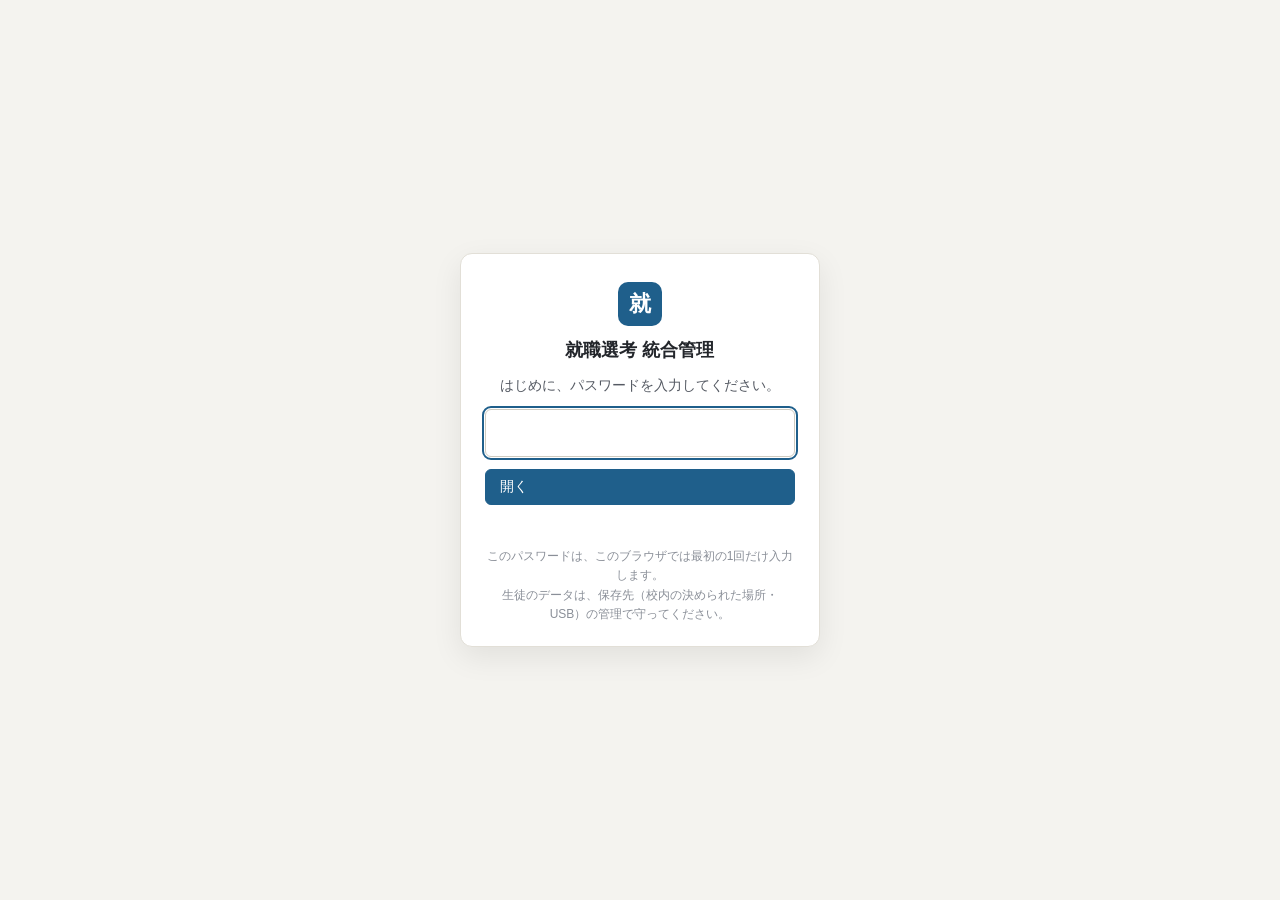
==== commit 69f76754: "v0.5.0：自動バックアップ、ホームに内定状況、ホームから配布用zipをダウンロード（Pagesのデプロイでzipを作る） Co-Authored-By: Claude Opus 5.5 <nore" ====
--- a/site/index.html
+++ b/site/index.html
@@ -42,6 +42,7 @@
 <script src="js/ui.js"></script>
 <script src="js/excel.js"></script>
 <script src="js/watch.js"></script>
+<script src="js/backup.js"></script>
 <script src="js/survey.js"></script>
 <script src="js/history.js"></script>
 <script src="js/outcomes.js"></script>
--- a/site/css/app.css
+++ b/site/css/app.css
@@ -341,7 +341,7 @@
 
 /* 選考会議の表 */
 .tbl-sel td, .tbl-sel th { vertical-align: top; }
-.tbl-sel td.slot { min-width: 150px; padding: 5px 6px; }
+.tbl-sel td.slot { min-width: 0; padding: 5px 6px; overflow-wrap: anywhere; }
 .slot-in { display: flex; align-items: center; gap: 2px; }
 .slot-no { width: 64px; font-family: var(--mono); padding: 4px 6px; }
 .slot-pick { width: 24px; height: 26px; font-size: 14px; }
@@ -460,7 +460,6 @@
 .slot-who .who-lab { color: var(--ink-3); margin-right: 4px; }
 .slot-who .who-taken { display: block; color: var(--danger); }
 .slot-who .who-tie { display: block; color: var(--warn); }
-.tbl-sel td.slot { min-width: 190px; }
 button.slot-cnt { font-size: 11px; color: var(--ink-3); text-decoration: none; display: block; margin-top: 2px; }
 button.slot-cnt:hover { color: var(--accent); text-decoration: underline; }
 
@@ -590,3 +589,115 @@
 .mt-screen { padding: 16px 22px; background: #fff; }
 .oc-sec { margin-top: 12px; padding-top: 6px; border-top: 1px solid var(--line); }
 .oc-sec h3 { margin-bottom: 6px; }
+
+/* チェックボックス・ラジオは、欄いっぱいに広げない */
+.field input[type=checkbox], .field input[type=radio] { width: auto; flex: none; }
+.field .check { min-height: 34px; }
+
+/* 生徒の編集：評定の表 */
+.g-wrap { overflow-x: auto; }
+.gtbl { border-collapse: collapse; font-size: 13px; }
+.gtbl th, .gtbl td { border: 1px solid var(--line); padding: 0; text-align: center; background: var(--surface); }
+.gtbl thead th { background: var(--surface-2); font-weight: 400; color: var(--ink-3); font-size: 11.5px; padding: 2px 0; min-width: 34px; }
+.gtbl .g-lab { text-align: left; padding: 0 10px; white-space: nowrap; background: var(--surface-2); font-weight: 700; font-size: 12.5px; }
+.gtbl td input { width: 34px; height: 30px; border: 0; text-align: center; font-size: 15px; padding: 0; background: transparent; border-radius: 0; }
+.gtbl td input:focus { outline: 2px solid var(--accent); outline-offset: -2px; background: var(--accent-soft); }
+.gtbl .g-av, .gtbl .g-n { min-width: 64px; padding: 0 8px; font-variant-numeric: tabular-nums; background: var(--surface-2); }
+.gtbl .g-n { min-width: 36px; }
+.g-foot { display: flex; align-items: center; justify-content: space-between; gap: 12px; flex-wrap: wrap; margin-top: 8px; }
+.g-all b { font-size: 20px; color: var(--accent); font-variant-numeric: tabular-nums; }
+.g-all small { color: var(--ink-3); }
+
+/* 生徒の編集：進路希望調査の回答 */
+.sv-link { background: var(--surface); border: 1px solid var(--line); border-left: 3px solid var(--accent); border-radius: 6px; padding: 8px 12px; font-size: 13px; }
+.sv-h { display: flex; align-items: center; gap: 8px; flex-wrap: wrap; margin-bottom: 6px; }
+.sv-b { display: flex; flex-wrap: wrap; gap: 4px 14px; }
+.sv-i { display: inline-flex; flex-direction: column; min-width: 0; overflow-wrap: anywhere; }
+.sv-i small { color: var(--ink-3); font-size: 11px; }
+
+.p-nom { font-weight: 700; }
+
+.stu-link { font-size: 14px; text-align: left; font-weight: 700; }
+.sel-g { font-weight: 700; }
+.sel-g-m { color: #1f5f8b; }
+.sel-g-f { color: #b0386a; }
+.p-strike { text-decoration: line-through; text-decoration-thickness: 1.5px; }
+
+/* 選考会議の表：ウィンドウの幅に合わせて広がる（狭いときだけ横にスクロール） */
+.tbl-sel { width: 100%; min-width: 1250px; table-layout: fixed; }
+.tbl-sel th.c-rank { width: 56px; }
+.tbl-sel th.c-name { width: 170px; }
+.tbl-sel th.c-gender { width: 52px; }
+.tbl-sel th.c-final, .tbl-sel th.c-life, .tbl-sel th.c-special, .tbl-sel th.c-mogi { width: 58px; }
+.tbl-sel td:nth-child(2) .stu-link { white-space: nowrap; }
+.tbl-sel th.sortable { cursor: pointer; user-select: none; }
+.tbl-sel .slot-name, .tbl-sel .slot-who { overflow-wrap: anywhere; }
+/* 表示する項目 */
+.sel-opts { position: relative; }
+.sel-opts summary { cursor: pointer; padding: 5px 12px; border: 1px solid var(--line-strong); border-radius: 6px; background: var(--surface); font-size: 13px; list-style: none; }
+.sel-opts summary::-webkit-details-marker { display: none; }
+.sel-opts[open] summary { background: var(--accent-soft); border-color: var(--accent); }
+.sel-opts-body { position: absolute; z-index: 5; left: 0; top: calc(100% + 4px); min-width: 280px; background: var(--surface); border: 1px solid var(--line-strong); border-radius: 8px; box-shadow: 0 8px 24px rgba(0, 0, 0, .15); padding: 10px 14px; display: grid; gap: 10px; }
+.sel-opts-body b { display: block; font-size: 12px; color: var(--ink-3); margin-bottom: 3px; }
+.sel-opts-body .check { display: flex; padding: 2px 0; }
+.sel-opts-body input { width: auto; }
+.tbl-sel.h-gender .c-gender, .tbl-sel.h-final .c-final, .tbl-sel.h-life .c-life, .tbl-sel.h-special .c-special, .tbl-sel.h-mogi .c-mogi { display: none; }
+.tbl-sel.h-job .slot-job, .tbl-sel.h-warn .slot-warn, .tbl-sel.h-whos .slot-whos, .tbl-sel.h-count .slot-cnt { display: none; }
+
+/* 職場見学：電話連絡・日程の表（事業所ごとにまとめる） */
+.w-hm { width: 62px !important; text-align: center; font-variant-numeric: tabular-nums; }
+.tbl-visit tbody.vgroup { border-top: 2px solid var(--line-strong); }
+.tbl-visit .vc-head td { background: var(--surface-2); padding: 8px 10px; }
+.tbl-visit .vc-line { display: flex; justify-content: space-between; align-items: center; gap: 12px; }
+.tbl-visit .vc-title { margin: 0; font-size: 15px; }
+.tbl-visit .bulk { margin-top: 6px; display: flex; flex-wrap: wrap; align-items: center; gap: 6px; }
+.tbl-visit .vrow td { vertical-align: middle; }
+
+/* 応募書類の送付：送付先の確認・修正 */
+#sdTable td { vertical-align: top; }
+#sdTable input.w-zip { width: 92px; }
+#sdTable input.w-addr { width: 100%; min-width: 260px; }
+#sdTable input.w-dept { width: 120px; }
+#sdTable tr.sd-changed td { background: #f3f6fb; }
+#sdTable input::placeholder { color: var(--ink-3); opacity: .7; }
+
+/* 取り込み：列の対応 */
+.imp-map { margin-top: 10px; border: 1px solid var(--line); border-radius: 8px; padding: 6px 10px; background: var(--surface-2); }
+.imp-map summary { cursor: pointer; font-size: 13px; font-weight: 700; color: var(--accent); }
+.map-grid { display: grid; grid-template-columns: repeat(auto-fill, minmax(300px, 1fr)); gap: 4px 14px; max-height: 40vh; overflow-y: auto; }
+.map-row { display: grid; grid-template-columns: 150px 1fr; align-items: center; gap: 6px; font-size: 12.5px; }
+.map-row select { width: 100%; font-size: 12.5px; padding: 2px 4px; }
+
+/* 改善：変更ロック */
+.slot-no.is-locked { background: var(--surface-2); color: var(--ink-2); cursor: not-allowed; }
+.slot-lock { width: 24px; height: 26px; font-size: 13px; }
+.slot-lock:hover { background: var(--warn-soft); }
+/* 選考会議：決まりの折りたたみ */
+details.rules { margin-top: 6px; font-size: 13px; color: var(--ink-2); }
+details.rules summary { cursor: pointer; color: var(--accent); }
+details.rules ul { margin: 6px 0 0; }
+/* 取り込み：事前チェック */
+.imp-diff { margin-top: 8px; }
+.imp-diff summary { cursor: pointer; font-size: 13px; font-weight: 700; color: var(--warn); }
+.imp-diff .table-wrap { max-height: 30vh; overflow: auto; margin-top: 6px; }
+/* 取り消しボタンつきの通知 */
+.toast-action { display: flex; align-items: center; gap: 12px; }
+.toast-action .btn { background: #fff; color: var(--ink); border-color: #fff; }
+/* 設定：目次 */
+.toc { display: flex; flex-wrap: wrap; gap: 6px 14px; margin: 0 0 14px; font-size: 13px; position: sticky; top: 0; z-index: 3; background: var(--bg, #f6f7f9); padding: 6px 0; }
+.toc a { color: var(--accent); text-decoration: none; }
+.toc a:hover { text-decoration: underline; }
+/* 2次応募：送付カードの折りたたみ */
+details.card-fold { margin-top: 16px; border: 1px solid var(--line); border-radius: var(--radius); background: var(--surface); padding: 8px 12px; }
+details.card-fold > summary { cursor: pointer; font-weight: 700; color: var(--accent); }
+details.card-fold > .card { border: 0; box-shadow: none; padding: 8px 0 0; margin: 0; }
+/* 長い表は、見出しを画面の上に残す */
+.table-wrap:has(> #selTable), .table-wrap:has(> #apTable), .table-wrap:has(> #scTable) { max-height: calc(100vh - 120px); overflow: auto; }
+#selTable thead th, #apTable thead th, #scTable thead th { position: sticky; top: 0; z-index: 2; background: var(--surface-2); }
+
+/* ホーム：内定状況 */
+.dash-tbl th, .dash-tbl td { text-align: center; }
+.dash-tbl tbody th, .dash-tbl tfoot th { text-align: left; white-space: nowrap; }
+.dash-tbl tfoot td, .dash-tbl tfoot th { border-top: 2px solid var(--line-strong); font-weight: 700; }
+.dash-todo { display: flex; flex-wrap: wrap; gap: 8px; align-items: center; margin-top: 10px; }
+.dash-todo a.tag { text-decoration: none; font-size: 12.5px; padding: 2px 8px; }
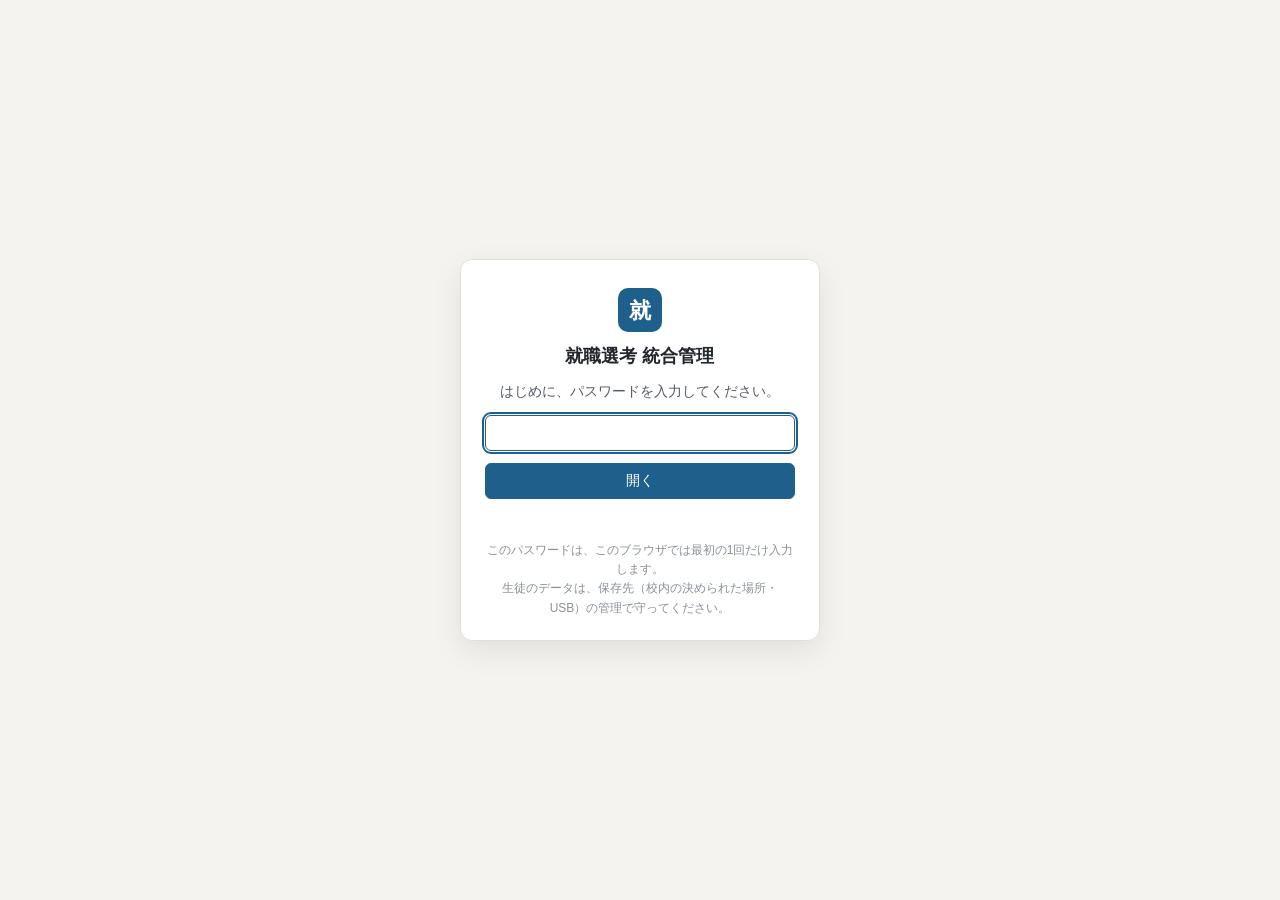
==== commit 95d018a2: "年度末の資料に「保護者説明会スライド」を追加：進路決定と過去の実績から10枚を自動で作り、全画面の発表・印刷（16:9）ができる Co-Authored-By: Claude Sonnet 5.5 <" ====
--- a/site/index.html
+++ b/site/index.html
@@ -48,6 +48,7 @@
 <script src="js/outcomes.js"></script>
 <script src="js/docs.js"></script>
 <script src="js/yearend-docs.js"></script>
+<script src="js/slides.js"></script>
 <script src="js/pages/planned.js"></script>
 <script src="js/pages/dashboard.js"></script>
 <script src="js/pages/survey.js"></script>
--- a/site/css/app.css
+++ b/site/css/app.css
@@ -407,6 +407,30 @@
 .doc-tbl { border-collapse: collapse; width: 100%; margin: 4mm 0; }
 .doc-tbl th, .doc-tbl td { border: 0.7pt solid #000; padding: 1.5mm 2.5mm; text-align: left; font-weight: 400; line-height: 1.6; }
 .doc-tbl thead th { text-align: center; }
+.lb-env .lb:nth-child(-n+2) { border-bottom: 0.6mm solid #000; }
+.doc-tbl.plain th, .doc-tbl.plain td { border: 0; padding-left: 1mm; padding-right: 1mm; }
+.doc-tbl.dot th, .doc-tbl.dot td { border: 0.2mm solid #000; padding-left: 1mm; padding-right: 1mm; }
+.doc-tbl.dot tbody td { border-top: 0.2mm dotted #000; border-bottom: 0.2mm dotted #000; }
+.doc-tbl.dot tbody tr:last-child td { border-bottom: 0.2mm solid #000; }
+.doc-tbl.dot thead th { border-bottom: 0.2mm solid #000; }
+.chk-btn { min-width: 2.2em; height: 1.8em; border: 1px solid var(--line, #bbb); background: #fff; border-radius: 4px; cursor: pointer; font-size: 14px; }
+.chk-btn:hover { background: #f0f4ff; }
+.chk-th { font-size: 11px; white-space: normal; width: 4.5em; }
+/* 2次選考会議の資料（A4 横） */
+.sc-sheet { font-family: var(--font); color: #000; }
+.sc-head { display: flex; justify-content: space-between; align-items: flex-start; width: 251.5mm; margin-bottom: 3mm; }
+.sc-title { font-size: 14pt; margin: 0; }
+.sc-note { font-size: 8pt; margin: 1mm 0 0; }
+.sc-warn { font-size: 14pt; border: 1.2mm double #000; padding: 0 2mm; margin-top: 1mm; }
+.sc-tbl { border-collapse: collapse; table-layout: fixed; font-size: 9pt; }
+.sc-tbl th, .sc-tbl td { border: 0.25mm solid #000; text-align: center; padding: 0 0.8mm; height: 7.3mm; vertical-align: middle; overflow: hidden; line-height: 1.1; }
+.sc-tbl th { font-weight: 400; font-size: 9.5pt; height: 7mm; }
+.sc-tbl .sc-no { font-size: 10pt; }
+.sc-tbl .sc-dl { border-left: 0.25mm dotted #000; border-right: 0.25mm dotted #000; }
+.sc-tbl .l { text-align: left; } .sc-tbl .r { text-align: right; }
+.sc-tbl .sm { font-size: 7.5pt; } .sc-tbl .xs { font-size: 6.5pt; } .sc-tbl .xxs { font-size: 5.5pt; }
+.sc-o { display: inline-block; width: 4mm; height: 4mm; border: 0.3mm solid #000; border-radius: 50%; vertical-align: middle; }
+.sc-tbl tr { page-break-inside: avoid; break-inside: avoid; }
 .doc-sign { margin-top: 8mm; }
 .doc-contact { margin: 10mm 0 0 96mm; line-height: 1.6; font-size: 10.5pt; }
 
@@ -424,6 +448,9 @@
 .seat-tbl { border-collapse: separate; border-spacing: 0; width: 100%; table-layout: fixed; }
 .seat-tbl td.seat { border: 0.6pt solid #000; height: 15mm; text-align: center; vertical-align: middle; padding: 0; margin: 0; }
 .seat-tbl td.seat-gap { width: 6mm; border: 0; }
+.seat-front-b { margin-bottom: 0; margin-top: 3mm; }
+.seat-tbl td.seat-j { height: 19mm; }
+.seat-co { font-size: 7pt; line-height: 1.15; padding: 0 0.5mm; overflow: hidden; }
 .seat-no { font-size: 9pt; }
 .seat-nm { font-size: 10pt; font-weight: 700; }
 .manual-print .card { border: 0; }
@@ -701,3 +728,141 @@
 .dash-tbl tfoot td, .dash-tbl tfoot th { border-top: 2px solid var(--line-strong); font-weight: 700; }
 .dash-todo { display: flex; flex-wrap: wrap; gap: 8px; align-items: center; margin-top: 10px; }
 .dash-todo a.tag { text-decoration: none; font-size: 12.5px; padding: 2px 8px; }
+.tbl-list input.w-zip { width: 92px; }
+.tbl-list input.w-addr { width: 100%; min-width: 260px; }
+.lb-demo > .lb { height: 100%; }
+
+/* ============================================================
+   仕上げ（体裁の統一）：入力・ボタンの高さ、揃え、無効時の見た目
+   ============================================================ */
+/* 入力欄・選択欄は 36px にそろえる（表の中は 32px）。:where で優先度を 0 にし、個別の指定を優先する */
+:where(input:not([type=checkbox], [type=radio], [type=range], [type=file], [type=color]), select) { height: 36px; }
+.tbl :where(input:not([type=checkbox], [type=radio]), select) { height: 32px; padding-top: 4px; padding-bottom: 4px; }
+input:focus, select:focus, textarea:focus { border-color: var(--accent); }
+input::placeholder, textarea::placeholder { color: var(--ink-3); opacity: .75; }
+.btn { justify-content: center; min-height: 36px; }
+.btn-sm { min-height: 30px; }
+.btn:disabled, .btn[disabled] { opacity: .45; cursor: not-allowed; }
+.btn:disabled:hover { border-color: var(--line-strong); }
+.btn-primary:disabled:hover { background: var(--accent); border-color: var(--accent); }
+.seg { height: 36px; align-items: stretch; }
+.seg button { display: inline-flex; align-items: center; padding: 0 14px; }
+.seg button:not(.on):hover { background: var(--surface-2); }
+.toolbar, .head-actions { align-items: center; }
+.toolbar { gap: 8px 10px; }
+.toolbar .check, .toolbar .inline { font-size: 13.5px; color: var(--ink-2); }
+.sel-opts summary { min-height: 36px; display: flex; align-items: center; }
+.tag { line-height: 1.7; vertical-align: middle; }
+.tbl .code { font-family: var(--mono); font-variant-numeric: tabular-nums; }
+.page-head { padding-bottom: 14px; border-bottom: 1px solid var(--line); }
+.page-head h1 { letter-spacing: .02em; }
+.lead { max-width: 820px; }
+/* 折りたたみ（希望状況・送付カードなど）の見出しをそろえる */
+details.card-fold { padding: 0; overflow: hidden; }
+details.card-fold + details.card-fold { margin-top: 12px; }
+details.card-fold > summary { list-style: none; display: flex; align-items: center; gap: 8px; padding: 12px 16px; font-size: 15px; color: var(--ink); }
+details.card-fold > summary::-webkit-details-marker { display: none; }
+details.card-fold > summary::before { content: "▸"; color: var(--accent); font-size: 12px; transition: transform .15s; }
+details.card-fold[open] > summary::before { transform: rotate(90deg); }
+details.card-fold > summary:hover { background: var(--surface-2); }
+details.card-fold[open] > summary { border-bottom: 1px solid var(--line); }
+details.card-fold > :not(summary) { margin-left: 16px; margin-right: 16px; }
+details.card-fold > :last-child { margin-bottom: 14px; }
+details.card-fold > .help:first-of-type { margin-top: 10px; }
+details.card-fold .table-wrap { margin-top: 8px; }
+/* 2次の確認欄（空白→〇→済） */
+.chk-btn { min-width: 34px; height: 28px; padding: 0 6px; border: 1px solid var(--line-strong); background: var(--surface); border-radius: 6px; cursor: pointer; font-size: 14px; font-weight: 700; color: var(--accent); }
+.chk-btn:hover { background: var(--accent-soft); border-color: var(--accent); }
+.chk-th { font-size: 11px; white-space: normal; width: 4.6em; line-height: 1.3; text-align: center !important; }
+/* 表：行の区切りを少しはっきり、数字の列はそろえる */
+.tbl th { letter-spacing: .02em; }
+.tbl td.num, .tbl th.num { white-space: nowrap; }
+.card > .table-wrap, .card > .toolbar + .table-wrap { margin-top: 4px; }
+details.card-fold > .card { margin: 0 16px 14px; padding: 12px 0 0; }
+/* 入力欄の横にボタンを置く（求人票の「県名をつける」など） */
+.in-row { display: flex; gap: 6px; align-items: center; }
+.in-row > input { flex: 1; min-width: 0; }
+.in-row > .btn { flex: none; }
+/* 印刷の一覧：見出しをきりっと */
+.p-title { border-bottom: 1.2pt solid #000; padding-bottom: 1mm; letter-spacing: .03em; }
+.p-meta { color: #333; }
+.p-table th { background: #e9e9e9; }
+.p-table td.code { font-variant-numeric: tabular-nums; }
+/* 設定の目次：上の帯（ファイル名・保存）の下に止める */
+.toc { top: 51px; border-bottom: 1px solid var(--line); padding: 8px 0; }
+[id^="set-"] { scroll-margin-top: 110px; }
+
+/* ---------- 保護者説明会スライド（1枚＝1280×720px） ---------- */
+.sl { width: 1280px; height: 720px; box-sizing: border-box; background: #fff; color: #23262b; font-family: var(--font); position: relative; overflow: hidden; display: flex; flex-direction: column; text-align: left; line-height: 1.4; }
+.sl * { box-sizing: border-box; }
+.sl .c-job, .sl-tile.c-job { --c: #1f5f8b; --cs: #e6eff6; }
+.sl .c-edu, .sl-tile.c-edu { --c: #2e7d4f; --cs: #e5f2ea; }
+.sl .c-oth, .sl-tile.c-oth { --c: #8a8576; --cs: #f1efe9; }
+.sl-h { padding: 34px 64px 14px; border-bottom: 4px solid #1f5f8b; margin: 0 0 0; }
+.sl-h h2 { margin: 0; font-size: 38px; color: #1b4a6b; }
+.sl-b { flex: 1; padding: 30px 64px 10px; min-height: 0; }
+.sl-f { display: flex; justify-content: space-between; padding: 0 64px 18px; font-size: 16px; color: #8a8576; }
+.sl-cover { justify-content: center; padding: 0 110px; background: linear-gradient(135deg, #1b4a6b 0%, #1f5f8b 60%, #3a82b3 100%); color: #fff; }
+.sl-cover h1 { font-size: 64px; margin: 0 0 40px; letter-spacing: .04em; }
+.sl-c1 { font-size: 34px; margin: 0 0 8px; }
+.sl-c2 { font-size: 26px; margin: 0 0 70px; opacity: .92; }
+.sl-c3 { font-size: 24px; margin: 0; opacity: .85; border-top: 2px solid rgba(255,255,255,.5); padding-top: 18px; }
+.sl-tiles { display: flex; gap: 24px; }
+.sl-tile { flex: 1; background: var(--cs); border-top: 8px solid var(--c); border-radius: 8px; padding: 22px 26px 20px; }
+.sl-tl { font-size: 28px; font-weight: 700; color: var(--c); }
+.sl-tv { font-size: 96px; font-weight: 700; line-height: 1.1; color: var(--c); font-variant-numeric: tabular-nums; }
+.sl-tv small { font-size: 30px; margin-left: 6px; }
+.sl-ts { font-size: 17px; color: #4a4e55; min-height: 48px; }
+.sl-total { margin-top: 30px; font-size: 30px; text-align: center; }
+.sl-total b { font-size: 44px; color: #1b4a6b; }
+.sl-stacks { display: flex; flex-direction: column; gap: 18px; }
+.sl-sr { display: flex; align-items: center; gap: 16px; font-size: 24px; }
+.sl-sl { width: 170px; text-align: right; flex: none; }
+.sl-st { flex: 1; display: flex; height: 52px; border-radius: 6px; overflow: hidden; background: #f1efe9; }
+.sl-st i { background: var(--c); color: #fff; font-style: normal; font-size: 20px; display: flex; align-items: center; justify-content: center; white-space: nowrap; }
+.sl-sr b { width: 90px; font-variant-numeric: tabular-nums; }
+.sl-legend { margin-top: 26px; font-size: 20px; text-align: center; color: #4a4e55; }
+.sl-legend i { display: inline-block; width: 18px; height: 18px; background: var(--c); border-radius: 3px; vertical-align: -2px; margin-left: 12px; }
+.sl-bars { display: flex; flex-direction: column; gap: 14px; }
+.sl-br { display: flex; align-items: center; gap: 16px; font-size: 24px; }
+.sl-bl { width: 430px; text-align: right; flex: none; white-space: nowrap; overflow: hidden; text-overflow: ellipsis; }
+.sl-bt { flex: 1; height: 36px; background: #f1efe9; border-radius: 4px; }
+.sl-bt i { display: block; height: 100%; background: #1f5f8b; border-radius: 4px; }
+.sl-br b { width: 80px; font-variant-numeric: tabular-nums; }
+.sl-cols { display: flex; align-items: flex-end; gap: 22px; height: 400px; padding-top: 10px; }
+.sl-col { flex: 1; display: flex; flex-direction: column; align-items: center; justify-content: flex-end; gap: 6px; font-size: 22px; }
+.sl-col i { width: 100%; background: #1f5f8b; border-radius: 4px 4px 0 0; }
+.sl-col:last-child i { background: #e08a1e; }
+.sl-col span { font-size: 22px; color: #4a4e55; }
+.sl-chips { display: flex; flex-wrap: wrap; gap: 10px 12px; }
+.sl-chips span { background: #e6eff6; color: #1b4a6b; border-radius: 999px; padding: 6px 18px; font-size: 22px; }
+.sl-chips span.more { background: #f1efe9; color: #6a6e75; }
+.sl-two { display: flex; gap: 40px; }
+.sl-two > div { flex: 1; min-width: 0; }
+.sl-two h3 { font-size: 26px; margin: 0 0 14px; color: #1b4a6b; }
+.sl-two h3 small { font-size: 20px; color: #6a6e75; font-weight: 400; }
+.sl-two .sl-chips span { font-size: 19px; padding: 4px 14px; }
+.sl-ex { display: flex; flex-direction: column; gap: 14px; }
+.sl-exr { display: flex; align-items: center; gap: 22px; background: #f7f6f2; border-radius: 8px; padding: 16px 24px; font-size: 22px; }
+.sl-exr b { width: 170px; flex: none; font-size: 26px; color: #1b4a6b; }
+.sl-exr span { flex: 1; }
+.sl-exr em { font-style: normal; font-size: 30px; font-weight: 700; color: #2e7d4f; width: 90px; text-align: right; }
+.sl-flow { list-style: none; margin: 0; padding: 0; border-left: 4px solid #1f5f8b; }
+.sl-flow li { padding: 7px 0 7px 20px; font-size: 22px; }
+.sl-flow b { display: inline-block; width: 140px; color: #1b4a6b; }
+.sl-ask { margin: 0; padding-left: 26px; font-size: 24px; }
+.sl-ask li { margin-bottom: 14px; }
+.sl-note { font-size: 18px; color: #6a6e75; margin: 16px 0 0; }
+.sl-empty { font-size: 26px; color: #8a8576; text-align: center; margin-top: 120px; }
+/* 一覧（画面） */
+.sl-grid { display: grid; grid-template-columns: repeat(auto-fill, 640px); gap: 18px; }
+.sl-thumb { position: relative; width: 640px; height: 360px; border: 1px solid var(--line-strong); border-radius: 6px; overflow: hidden; cursor: pointer; background: #fff; }
+.sl-thumb:hover { border-color: var(--accent); box-shadow: 0 0 0 2px var(--accent-soft); }
+.sl-sc { transform-origin: 0 0; width: 1280px; height: 720px; pointer-events: none; }
+.sl-no { position: absolute; left: 6px; bottom: 6px; background: rgba(0,0,0,.6); color: #fff; font-size: 12px; padding: 1px 8px; border-radius: 10px; }
+/* 発表（全画面） */
+#slideShow { position: fixed; inset: 0; z-index: 9999; background: #111; cursor: pointer; overflow: hidden; }
+#slideShow .sl-stage { position: absolute; left: 50%; top: 50%; width: 1280px; height: 720px; transform-origin: 50% 50%; }
+#slideShow .sl-hint { position: absolute; right: 14px; bottom: 10px; color: #888; font-size: 12px; }
+/* 印刷（16:9・1枚＝1ページ） */
+.sl-print { width: 1280px; height: 719px; overflow: hidden; }
